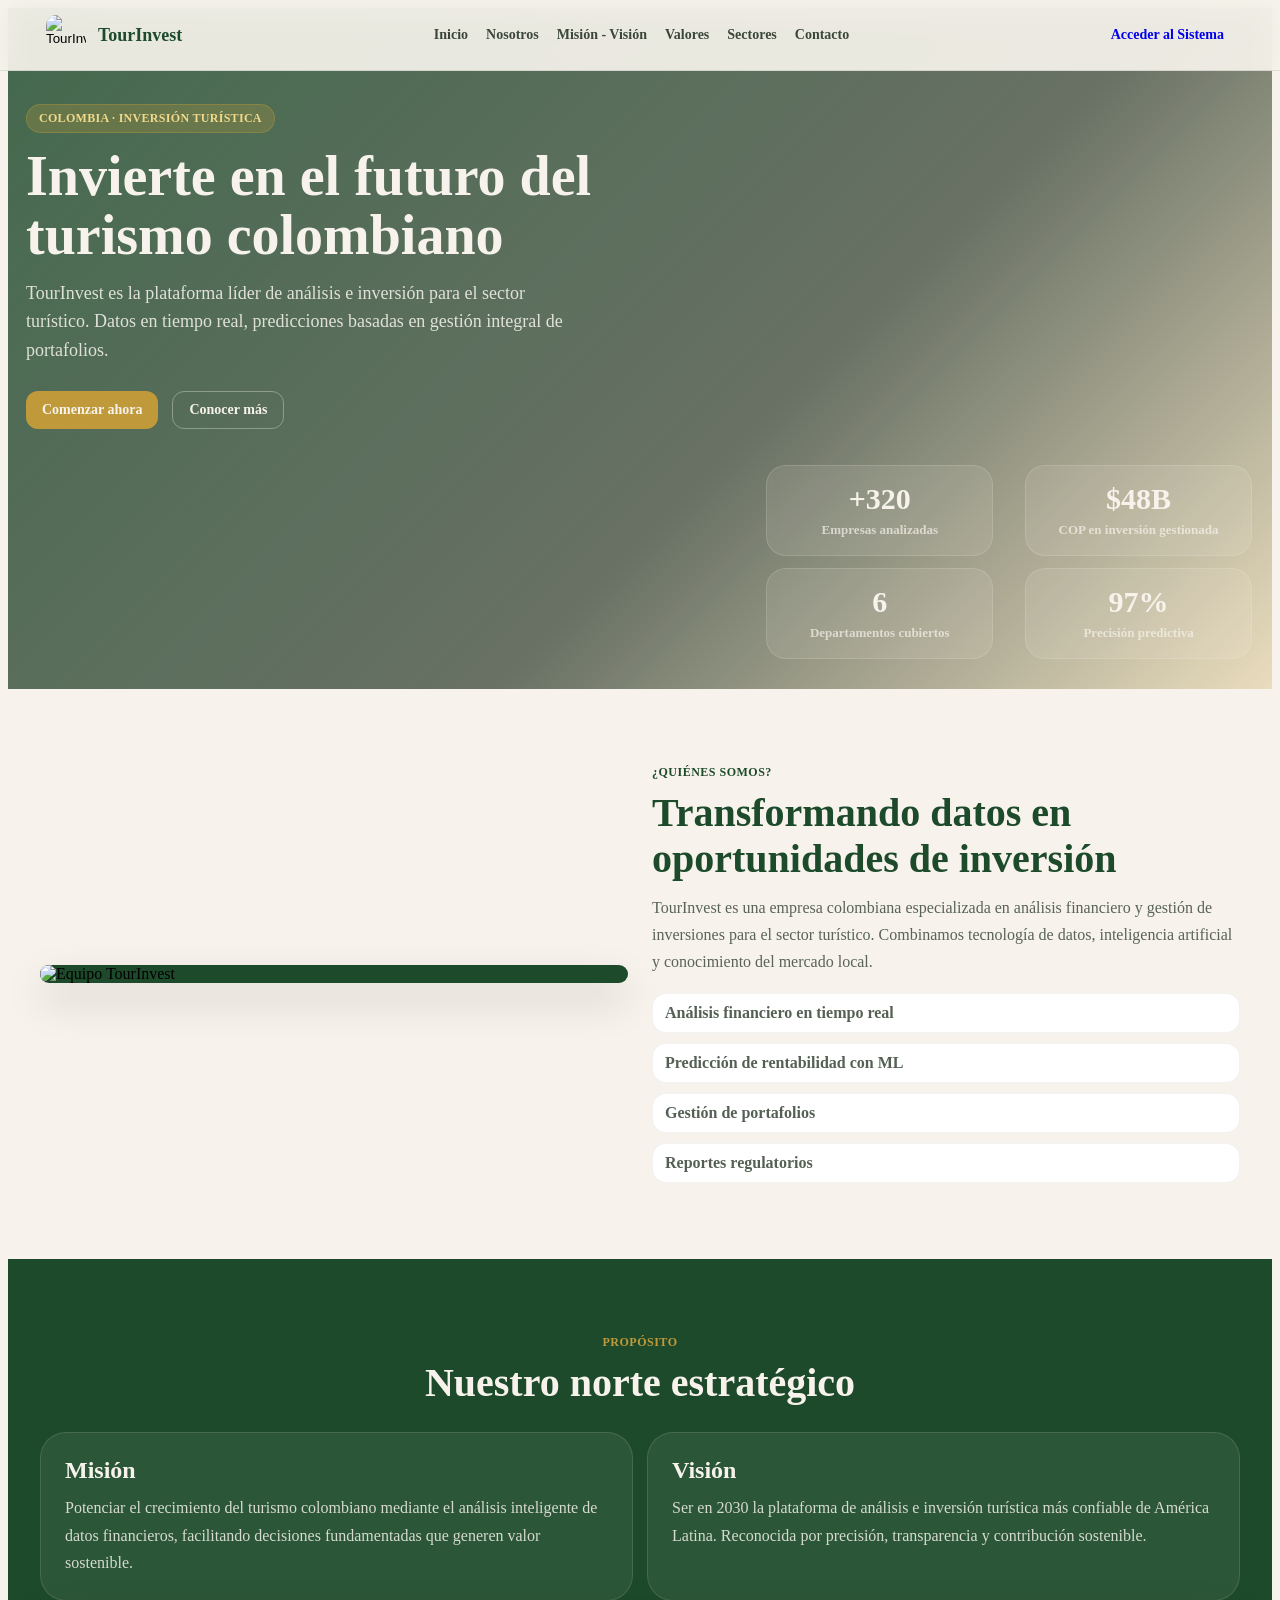
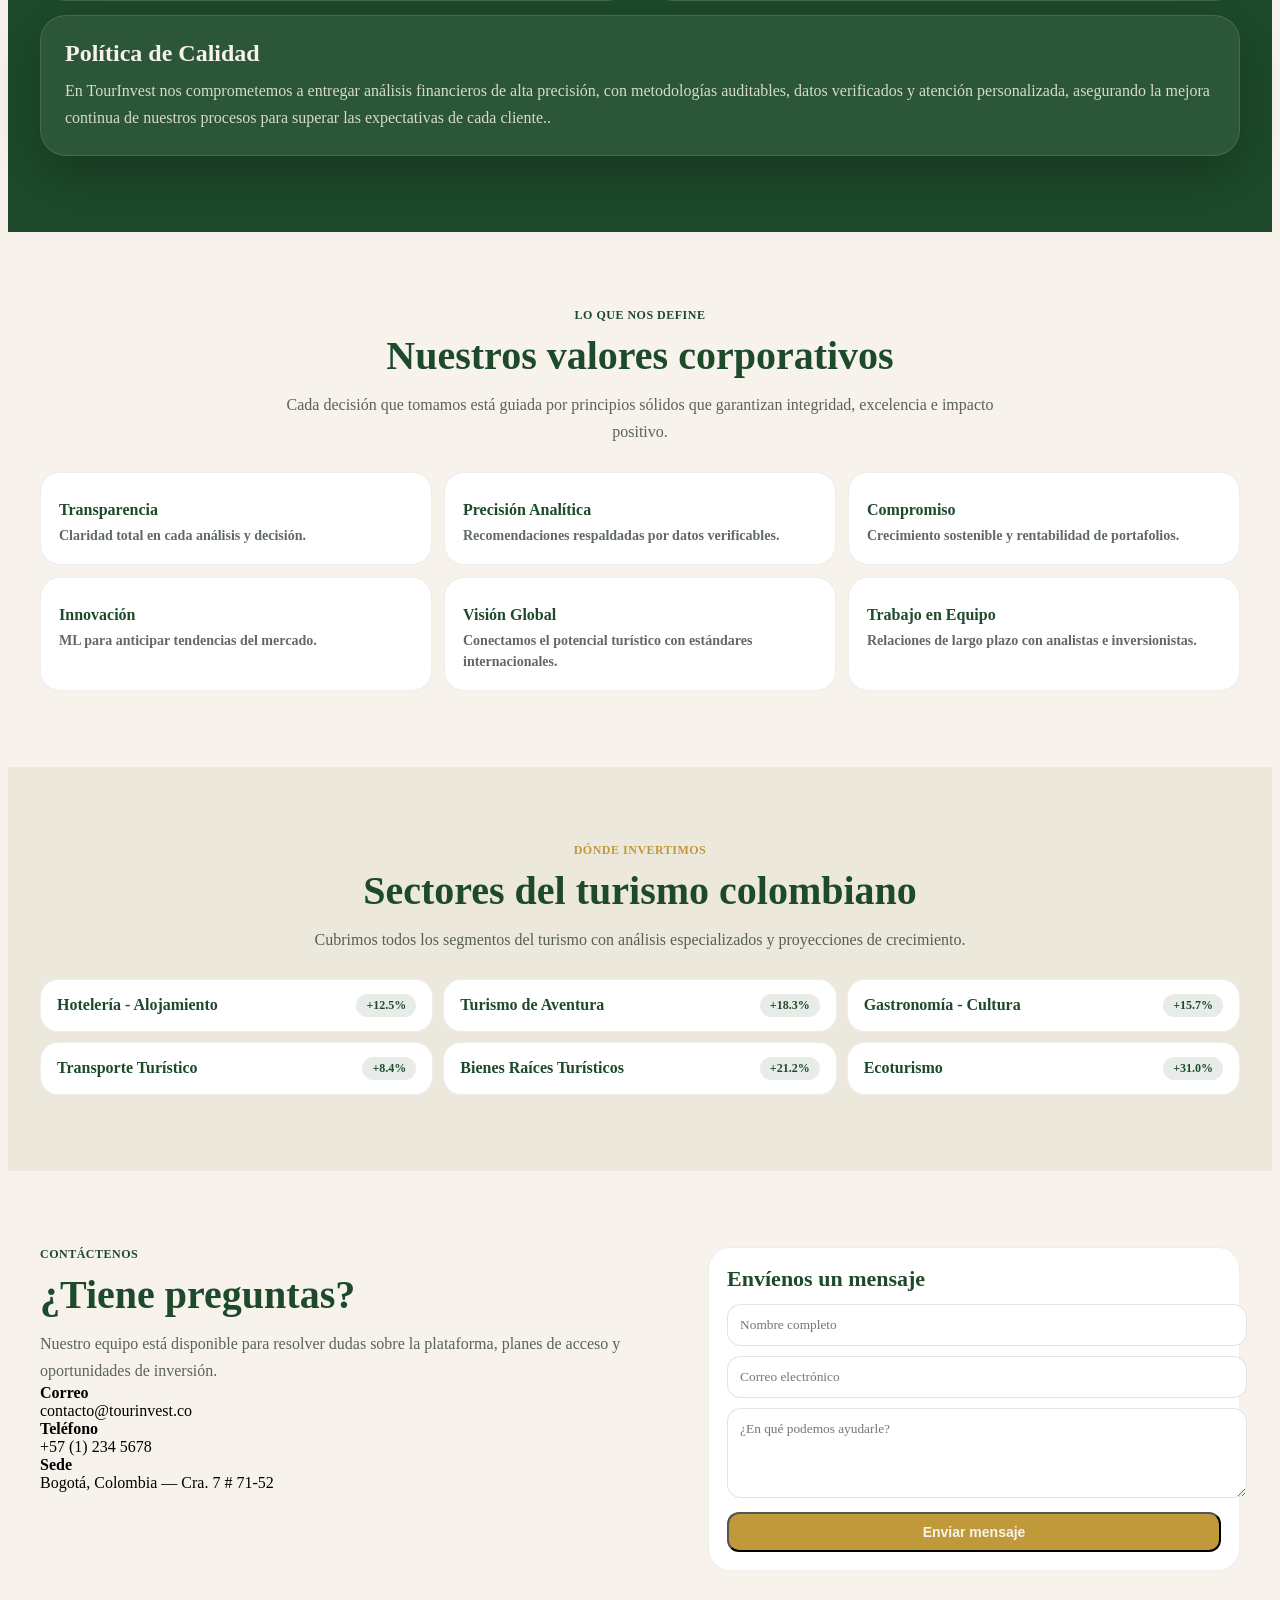
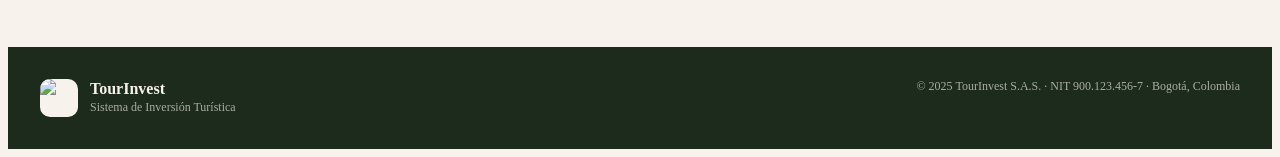
==== index.html @ d5c06aed "chore: limpia duplicados, gitignore y documentacion" ====
<!DOCTYPE html>
<html lang="es">

<head>
    <meta charset="UTF-8">
    <meta name="viewport" content="width=device-width, initial-scale=1.0">
    <title>TourInvest | Inicio</title>
    <link rel="icon" type="image/png" href="frontend/assets/imgs/tourinvest.jpeg">
    <link rel="stylesheet" href="frontend/css/landing.css">
</head>

<body>

    <header class="landing-nav">
        <div class="landing-nav__inner">
            <button class="landing-brand" type="button" aria-label="Ir al inicio" onclick="location.href='#inicio'">
                <img class="landing-brand__logo" src="frontend/assets/imgs/tourinvest.png" alt="TourInvest" />
                <span class="landing-brand__name">TourInvest</span>
            </button>

            <nav class="landing-nav__links" aria-label="Navegación de la landing">
                <a href="#inicio" class="landing-nav__link">Inicio</a>
                <a href="#nosotros" class="landing-nav__link">Nosotros</a>
                <a href="#mision" class="landing-nav__link">Misión - Visión</a>
                <a href="#valores" class="landing-nav__link">Valores</a>
                <a href="#sectores" class="landing-nav__link">Sectores</a>
                <a href="#contacto" class="landing-nav__link">Contacto</a>
            </nav>

            <div class="landing-nav__cta">
                <a class="landing-btn" href="frontend/view/login.html">Acceder al Sistema</a>
            </div>
        </div>

    </header>

    <main>
        <section>
            <div class="landing-hero__overlay"><img src="frontend/assets/imgs/photo-1568489711036-9c94a7d5aea6.avif"
                    alt="TourInvest" />
            </div>
            <div class="landing-hero__content landing-hero__content--grid">
                <div>
                    <div class="landing-pill">Colombia · Inversión Turística</div>
                    <h1 class="landing-hero__title">Invierte en el futuro del turismo colombiano</h1>
                    <p class="landing-hero__subtitle">

                        TourInvest es la plataforma líder de análisis e inversión para el sector turístico.
                        Datos en tiempo real, predicciones basadas en gestión integral de portafolios.
                    </p>
                    <div class="landing-hero__actions">
                        <a class="landing-btn landing-btn--primary" href="frontend/view/registro.html">Comenzar ahora</a>
                        <a class="landing-btn landing-btn--ghost" href="#nosotros">Conocer más</a>
                    </div>
                </div>
            </div>
            <div class="landing-hero__stats">
                <div class="landing-stat">
                    <div class="landing-stat__value">+320</div>
                    <div class="landing-stat__label">Empresas analizadas</div>
                </div>
                <div class="landing-stat">
                    <div class="landing-stat__value">$48B</div>
                    <div class="landing-stat__label">COP en inversión gestionada</div>
                </div>
                <div class="landing-stat">
                    <div class="landing-stat__value">6</div>
                    <div class="landing-stat__label">Departamentos cubiertos</div>
                </div>
                <div class="landing-stat">
                    <div class="landing-stat__value">97%</div>
                    <div class="landing-stat__label">Precisión predictiva</div>
                </div>
            </div>
        </section>

        <section id="nosotros" class="landing-section landing-section--light">
            <div class="landing-container">
                <div class="landing-two-col">
                    <div class="landing-img-card">
                        <img src="frontend/assets/imgs/photo-1551135049-8a33b5883817.avif" alt="Equipo TourInvest" />
                    </div>
                    <div>
                        <div class="landing-eyebrow">¿Quiénes somos?</div>
                        <h2 class="landing-h2">Transformando datos en oportunidades de inversión</h2>
                        <p class="landing-p">
                            TourInvest es una empresa colombiana especializada en análisis financiero y gestión de
                            inversiones para el sector turístico.
                            Combinamos tecnología de datos, inteligencia artificial y conocimiento del mercado local.
                        </p>
                        <div class="landing-checks">
                            <div class="landing-check">Análisis financiero en tiempo real</div>
                            <div class="landing-check">Predicción de rentabilidad con ML</div>
                            <div class="landing-check">Gestión de portafolios</div>
                            <div class="landing-check">Reportes regulatorios</div>
                        </div>
                    </div>
                </div>
            </div>
        </section>

        <section id="mision" class="landing-section landing-section--green">
            <div class="landing-container">
                <div class="landing-center-block">
                    <div class="landing-eyebrow landing-eyebrow--gold">Propósito</div>
                    <h2 class="landing-h2 landing-h2--light">Nuestro norte estratégico</h2>
                </div>

                <div class="landing-two-cards">
                    <article class="landing-green-card">
                        <h3 class="landing-green-card__title">Misión</h3>
                        <p class="landing-green-card__p">
                            Potenciar el crecimiento del turismo colombiano mediante el análisis inteligente de datos
                            financieros,
                            facilitando decisiones fundamentadas que generen valor sostenible.
                        </p>
                    </article>
                    <article class="landing-green-card">
                        <h3 class="landing-green-card__title">Visión</h3>
                        <p class="landing-green-card__p">
                            Ser en 2030 la plataforma de análisis e inversión turística más confiable de América Latina.
                            Reconocida por precisión, transparencia y contribución sostenible.
                        </p>
                    </article>
                    <article class="landing-green-card landing-green-card--politica">
                        <h3 class="landing-green-card__title landing-green-card__title--politica">Política de Calidad
                        </h3>
                        <p class="landing-green-card__p">
                            En TourInvest nos comprometemos a entregar
                            análisis financieros de alta precisión, con
                            metodologías auditables, datos verificados y
                            atención personalizada, asegurando la mejora
                            continua de nuestros procesos para superar las
                            expectativas de cada cliente..
                        </p>
                    </article>
                </div>
            </div>
        </section>

        <section id="valores" class="landing-section landing-section--light">
            <div class="landing-container">
                <div class="landing-center-block">
                    <div class="landing-eyebrow">Lo que nos define</div>
                    <h2 class="landing-h2">Nuestros valores corporativos</h2>
                    <p class="landing-p landing-p--center">
                        Cada decisión que tomamos está guiada por principios sólidos que garantizan integridad,
                        excelencia e impacto positivo.
                    </p>
                </div>

                <div class="landing-values">
                    <div class="landing-value-card">
                        <div class="landing-value-icon"></div>
                        <div class="landing-value-title">Transparencia</div>
                        <div class="landing-value-p">Claridad total en cada análisis y decisión.</div>
                    </div>
                    <div class="landing-value-card">
                        <div class="landing-value-icon"></div>
                        <div class="landing-value-title">Precisión Analítica</div>
                        <div class="landing-value-p">Recomendaciones respaldadas por datos verificables.</div>
                    </div>
                    <div class="landing-value-card">
                        <div class="landing-value-icon"></div>
                        <div class="landing-value-title">Compromiso</div>
                        <div class="landing-value-p">Crecimiento sostenible y rentabilidad de portafolios.</div>
                    </div>
                    <div class="landing-value-card">
                        <div class="landing-value-icon"></div>
                        <div class="landing-value-title">Innovación</div>
                        <div class="landing-value-p"> ML para anticipar tendencias del mercado.</div>
                    </div>
                    <div class="landing-value-card">
                        <div class="landing-value-icon"></div>
                        <div class="landing-value-title">Visión Global</div>
                        <div class="landing-value-p">Conectamos el potencial turístico con estándares internacionales.
                        </div>
                    </div>
                    <div class="landing-value-card">
                        <div class="landing-value-icon"></div>
                        <div class="landing-value-title">Trabajo en Equipo</div>
                        <div class="landing-value-p">Relaciones de largo plazo con analistas e inversionistas.</div>
                    </div>
                </div>
            </div>
        </section>

        <section id="sectores" class="landing-section landing-section--gold">
            <div class="landing-container">
                <div class="landing-center-block">
                    <div class="landing-eyebrow landing-eyebrow--gold">Dónde invertimos</div>
                    <h2 class="landing-h2 landing-h2--green">Sectores del turismo colombiano</h2>
                    <p class="landing-p landing-p--center">
                        Cubrimos todos los segmentos del turismo con análisis especializados y proyecciones de
                        crecimiento.
                    </p>
                </div>

                <div class="landing-sectors">
                    <div class="landing-sector"><b>Hotelería - Alojamiento</b><span>+12.5%</span></div>
                    <div class="landing-sector"><b>Turismo de Aventura</b><span>+18.3%</span></div>
                    <div class="landing-sector"><b>Gastronomía - Cultura</b><span>+15.7%</span></div>
                    <div class="landing-sector"><b>Transporte Turístico</b><span>+8.4%</span></div>
                    <div class="landing-sector"><b>Bienes Raíces Turísticos</b><span>+21.2%</span></div>
                    <div class="landing-sector"><b>Ecoturismo</b><span>+31.0%</span></div>
                </div>
            </div>
        </section>

        <section id="contacto" class="landing-section landing-section--light">
            <div class="landing-container">
                <div class="landing-contact">
                    <div class="landing-contact__left">
                        <div class="landing-eyebrow">Contáctenos</div>
                        <h2 class="landing-h2">¿Tiene preguntas?</h2>
                        <p class="landing-p">
                            Nuestro equipo está disponible para resolver dudas sobre la plataforma, planes de acceso y
                            oportunidades de inversión.
                        </p>
                        <div class="landing-contact__info">
                            <div class="landing-contact-item"><b>Correo</b>
                                <div>contacto@tourinvest.co</div>
                            </div>
                            <div class="landing-contact-item"><b>Teléfono</b>
                                <div>+57 (1) 234 5678</div>
                            </div>
                            <div class="landing-contact-item"><b>Sede</b>
                                <div>Bogotá, Colombia — Cra. 7 # 71-52</div>
                            </div>
                        </div>
                    </div>

                    <div class="landing-contact__right">
                        <h3 class="landing-h3">Envíenos un mensaje</h3>
                        <form onsubmit="event.preventDefault(); alert('Mensaje enviado (demo).');">
                            <input type="text" placeholder="Nombre completo" required />
                            <input type="email" placeholder="Correo electrónico" required />
                            <textarea rows="4" placeholder="¿En qué podemos ayudarle?" required></textarea>
                            <button type="submit" class="landing-btn landing-btn--primary" style="width:100%;">Enviar
                                mensaje</button>
                        </form>
                    </div>
                </div>
            </div>
        </section>
    </main>

    <footer class="landing-footer">
        <div class="landing-container landing-footer__inner">
            <div class="landing-footer__brand">
                <img class="landing-footer__logo" src="frontend/assets/imgs/tourinvest.png" alt="TourInvest" />
                <div>
                    <div class="landing-footer__name">TourInvest</div>
                    <div class="landing-footer__sub">Sistema de Inversión Turística</div>
                </div>
            </div>
            <div class="landing-footer__copy">© 2025 TourInvest S.A.S. · NIT 900.123.456-7 · Bogotá, Colombia</div>
        </div>
    </footer>
</body>

</html>
---- frontend/css/landing.css ----
/* Placeholder para futura expansión visual de landing/login; por ahora se usa styles.css */

:root {
    --li-bg: #F7F3EC;
    --li-green: #1D4A2B;
    --li-dark: #1C2B1C;
    --li-gold: #C09A3A;
    --li-text: #1C2B1C;
}

body {
    background: var(--li-bg);
}

.landing-nav {
    position: fixed;
    top: 0;
    left: 0;
    right: 0;
    z-index: 50;
    background: rgba(247, 243, 236, 0.92);
    backdrop-filter: blur(12px);
    border-bottom: 1px solid rgba(28, 43, 28, 0.1);
}

.landing-nav__inner {
    max-width: 1200px;
    margin: 0 auto;
    padding: 14px 18px;
    display: flex;
    align-items: center;
    justify-content: space-between;
    gap: 14px;
}

.landing-brand {
    display: flex;
    align-items: center;
    gap: 12px;
    border: 0;
    background: transparent;
    cursor: pointer;
}

.landing-brand__logo {
    width: 40px;
    height: 40px;
    border-radius: 10px;
    object-fit: cover;
}

.landing-brand__name {
    font-weight: 900;
    color: var(--li-green);
    font-family: Georgia, serif;
    font-size: 18px;
}

.landing-nav__links {
    display: none;
    gap: 18px;
    align-items: center;
}

.landing-nav__link {
    text-decoration: none;
    color: var(--li-text);
    font-weight: 700;
    font-size: 14px;
    opacity: 0.85;
}

.landing-nav__link:hover {
    opacity: 1;
    color: var(--li-green);
}

.landing-nav__cta {
    display: flex;
    align-items: center;
}

.landing-btn {
    display: inline-flex;
    align-items: center;
    justify-content: center;
    padding: 10px 16px;
    border-radius: 12px;
    text-decoration: none;
    font-weight: 800;
    font-size: 14px;
    transition: transform .08s, opacity .15s, background .15s, border-color .15s;
}

.landing-btn:active {
    transform: scale(0.98);
}

.landing-btn--primary {
    background: var(--li-gold);
    color: var(--li-bg);
}

.landing-btn--ghost {
    color: var(--li-bg);
    background: transparent;
    border: 1.5px solid rgba(247, 243, 236, 0.35);
}

.landing-btn:hover {
    opacity: 0.92;
}

.landing-hero {
    min-height: 100vh;
    position: relative;
    padding-top: 76px;
    overflow: hidden;
    background: var(--li-green);
    border-radius: 0;
}

/* Importante: la overlay vive dentro del primer <section> (hero) en index.html */
main>section:first-child {
    position: relative;
    overflow: hidden;
}

main>section:first-child .landing-hero__overlay {
    position: absolute;
    inset: 0;
    z-index: 0;
}

main>section:first-child .landing-hero__content {
    position: relative;
    z-index: 2;
}

main>section:first-child {
    padding-top: 0;
    /* evita saltos raros del hero */
}

.landing-hero__overlay {

    position: absolute;
    inset: 0;
    /* La imagen vive en frontend/assets/imgs/; desde este CSS (frontend/css/)
       se alcanza con ../assets/imgs/ */
    background-image: url(../assets/imgs/photo-1568489711036-9c94a7d5aea6.avif);
    background-size: cover;
    background-position: center 30%;
    filter: saturate(1.05);
    /* Evita que la imagen se superponga a secciones siguientes */
    z-index: 0;
}


.landing-hero__overlay:after {
    content: '';
    position: absolute;
    inset: 0;
    background: linear-gradient(135deg, rgba(29, 74, 43, 0.82) 0%, rgba(28, 43, 28, 0.65) 60%, rgba(192, 154, 58, 0.25) 100%);
}

.landing-hero__content {
    position: relative;
    z-index: 2;
    max-width: 1200px;
    margin: 0 auto;
    padding: 96px 18px 64px;
}

/* Usar el layout del hero en desktop para que stats vaya al lado del contenido */
.landing-hero__content--grid {
    display: grid;
    grid-template-columns: 1fr;
    gap: 28px;
}

main>section:first-child {
    display: grid;
    grid-template-columns: 1fr;
}


.landing-pill {
    display: inline-flex;
    align-items: center;
    padding: 6px 12px;
    border-radius: 999px;
    background: rgba(192, 154, 58, 0.25);
    color: #F0D98A;
    border: 1px solid rgba(192, 154, 58, 0.35);
    font-weight: 900;
    font-size: 12px;
    letter-spacing: 0.3px;
    text-transform: uppercase;
}

.landing-hero__title {
    margin: 14px 0 14px;
    font-family: Georgia, serif;
    color: #F7F3EC;
    font-weight: 800;
    font-size: clamp(32px, 5vw, 56px);
    line-height: 1.05;
}

.landing-hero__subtitle {
    margin: 0 0 26px;
    color: rgba(247, 243, 236, 0.86);
    font-size: 18px;
    line-height: 1.6;
    max-width: 560px;
}

.landing-hero__actions {
    display: flex;
    flex-wrap: wrap;
    gap: 14px;
}

.landing-hero__stats {
    /* Stats compactas y alineadas a la derecha */
    display: grid;
    grid-template-columns: repeat(2, minmax(140px, 1fr));
    gap: 12px;
    justify-content: end;
    align-content: center;
    width: 40%;
    max-width: 520px;
    margin-left: auto;
    /* Sube los stats dentro del hero */
    margin-top: -28px;
    margin-bottom: 30px;
}


/* Distribución hero: botón a la izquierda, stats a la derecha */
.landing-hero {
    display: grid;
    grid-template-columns: 1fr auto;
    gap: 24px;
    align-items: start;
}

.landing-hero__overlay,
.landing-hero__content,
.landing-hero__stats {
    max-width: 100%;
}


.landing-stat {
    background: rgba(247, 243, 236, 0.1);
    border: 1px solid rgba(247, 243, 236, 0.15);
    border-radius: 20px;
    padding: 16px;
    backdrop-filter: blur(5px);
    text-align: center;
    margin-right: 20px;
}

.landing-stat__value {
    font-family: Georgia, serif;
    font-weight: 900;
    font-size: 30px;
    color: #F7F3EC;
}

.landing-stat__label {
    margin-top: 6px;
    color: rgba(247, 243, 236, 0.7);
    font-weight: 700;
    font-size: 13px;
    line-height: 1.3;
}

.landing-section {
    padding: 76px 18px;
}

.landing-container {
    max-width: 1200px;
    margin: 0 auto;
}

.landing-section--light {
    background: transparent;
}

.landing-section--green {
    background: var(--li-green);
    color: #fff;
}

.landing-section--gold {
    background: #EDE8DC;
}

.landing-two-col {
    display: grid;
    grid-template-columns: 1fr;
    gap: 24px;
    align-items: center;
}

.landing-two-cards {
    display: grid;
    grid-template-columns: 1fr;
    gap: 14px;
}

/* Política de Calidad (ocupa toda la pantalla en su sección) */
.landing-green-card--politica {
    grid-column: 1 / -1;
    background: rgba(29, 74, 43, 0.92);
    border-color: rgba(192, 154, 58, 0.35);
    box-shadow: 0 18px 50px rgba(0, 0, 0, 0.25);
    border-radius: 28px;
    padding: 34px 22px;
}

.landing-green-card__title--politica {
    color: var(--li-gold);
    /* amarrillo */
}


.landing-img-card {
    border-radius: 28px;
    overflow: hidden;
    box-shadow: 0 18px 40px rgba(0, 0, 0, 0.15);
    background: var(--li-green);
}

.landing-img-card img {
    width: 100%;
    height: 100%;
    object-fit: cover;
    display: block;
}

.landing-eyebrow {
    font-size: 12px;
    font-weight: 900;
    text-transform: uppercase;
    letter-spacing: 0.5px;
    color: var(--li-green);
    margin-bottom: 10px;
}

.landing-eyebrow--gold {
    color: var(--li-gold);
}

.landing-h2 {
    font-family: Georgia, serif;
    color: var(--li-green);
    font-size: clamp(26px, 3.2vw, 40px);
    margin: 0 0 12px;
    line-height: 1.15;
    font-weight: 900;
}

.landing-h2--light {
    color: #F7F3EC;
}

.landing-h2--green {
    color: var(--li-green);
}

.landing-p {
    margin: 0;
    color: rgba(28, 43, 28, 0.72);
    line-height: 1.7;
    font-size: 16px;
}

.landing-p--center {
    text-align: center;
    max-width: 720px;
    margin: 0 auto;
}

.landing-checks {
    margin-top: 18px;
    display: grid;
    gap: 10px;
}

.landing-check {
    background: #fff;
    border: 1px solid rgba(28, 43, 28, 0.06);
    padding: 10px 12px;
    border-radius: 14px;
    font-weight: 800;
    color: rgba(28, 43, 28, 0.75);
}

.landing-green-card {
    background: rgba(247, 243, 236, 0.07);
    border: 1px solid rgba(247, 243, 236, 0.12);
    border-radius: 26px;
    padding: 24px;
}

.landing-green-card__title {
    margin: 0 0 10px;
    font-family: Georgia, serif;
    color: #F7F3EC;
    font-weight: 900;
    font-size: 24px;
}

.landing-green-card__p {
    margin: 0;
    color: rgba(247, 243, 236, 0.84);
    line-height: 1.7;
}

.landing-center-block {
    text-align: center;
    margin-bottom: 26px;
}

.landing-values {
    display: grid;
    grid-template-columns: 1fr;
    gap: 12px;
}

.landing-value-card {
    background: #fff;
    border: 1px solid rgba(28, 43, 28, 0.08);
    border-radius: 20px;
    padding: 18px;
}

.landing-value-icon {
    font-size: 26px;
}

.landing-value-title {
    margin-top: 10px;
    font-weight: 900;
    color: var(--li-green);
}

.landing-value-p {
    margin-top: 6px;
    color: rgba(28, 43, 28, 0.7);
    line-height: 1.5;
    font-weight: 700;
    font-size: 14px;
}

.landing-sectors {
    display: grid;
    grid-template-columns: 1fr;
    gap: 10px;
    margin-top: 16px;
}

.landing-sector {
    background: #fff;
    border: 1px solid rgba(28, 43, 28, 0.08);
    border-radius: 18px;
    padding: 14px 16px;
    display: flex;
    justify-content: space-between;
    align-items: center;
    font-weight: 900;
    color: var(--li-green);
}

.landing-sector span {
    background: rgba(29, 74, 43, 0.1);
    color: var(--li-green);
    padding: 4px 10px;
    border-radius: 999px;
    font-size: 12px;
}

.landing-contact {
    display: grid;
    grid-template-columns: 1fr;
    gap: 18px;
    align-items: start;
}

.landing-contact__right {
    background: #fff;
    border: 1px solid rgba(28, 43, 28, 0.08);
    border-radius: 22px;
    padding: 18px;
}

.landing-h3 {
    font-family: Georgia, serif;
    color: var(--li-green);
    margin: 0 0 12px;
    font-size: 22px;
    font-weight: 900;
}

.landing-contact__right input,
.landing-contact__right textarea {
    width: 100%;
    margin-bottom: 10px;
    padding: 12px 12px;
    border: 1px solid rgba(28, 43, 28, 0.12);
    border-radius: 14px;
    font-family: var(--font-base);
}

.landing-footer {
    background: var(--li-dark);
    color: rgba(247, 243, 236, 0.65);
    padding: 32px 18px;
}

.landing-footer__inner {
    display: flex;
    flex-direction: column;
    gap: 18px;
}

.landing-footer__brand {
    display: flex;
    gap: 12px;
    align-items: center;
}

.landing-footer__logo {
    width: 38px;
    height: 38px;
    background-color: var(--li-bg);
    border-radius: 10px;
    object-fit: cover;
}

.landing-footer__name {
    color: #F7F3EC;
    font-weight: 900;
    font-family: Georgia, serif;
}

.landing-footer__sub {
    font-size: 12px;
    margin-top: 2px;
}

.landing-footer__links {
    display: flex;
    flex-wrap: wrap;
    gap: 14px;
}

.landing-footer__links a {
    color: rgba(247, 243, 236, 0.7);
    text-decoration: none;
    font-weight: 800;
    font-size: 13px;
}

.landing-footer__links a:hover {
    color: var(--li-gold);
}

.landing-footer__copy {
    font-size: 12px;
}

@media (min-width: 900px) {
    .landing-nav__links {
        display: flex;
    }

    .landing-hero__content--grid {
        grid-template-columns: 1.05fr 0.95fr;
    }

    .landing-two-col {
        grid-template-columns: 1fr 1fr;
    }

    .landing-two-cards {
        grid-template-columns: 1fr 1fr;
    }

    .landing-values {
        grid-template-columns: repeat(3, minmax(0, 1fr));
    }

    .landing-sectors {
        grid-template-columns: repeat(3, minmax(0, 1fr));
    }

    .landing-contact {
        grid-template-columns: 1.1fr 0.9fr;
    }

    .landing-footer__inner {
        flex-direction: row;
        align-items: flex-start;
        justify-content: space-between;
    }
}
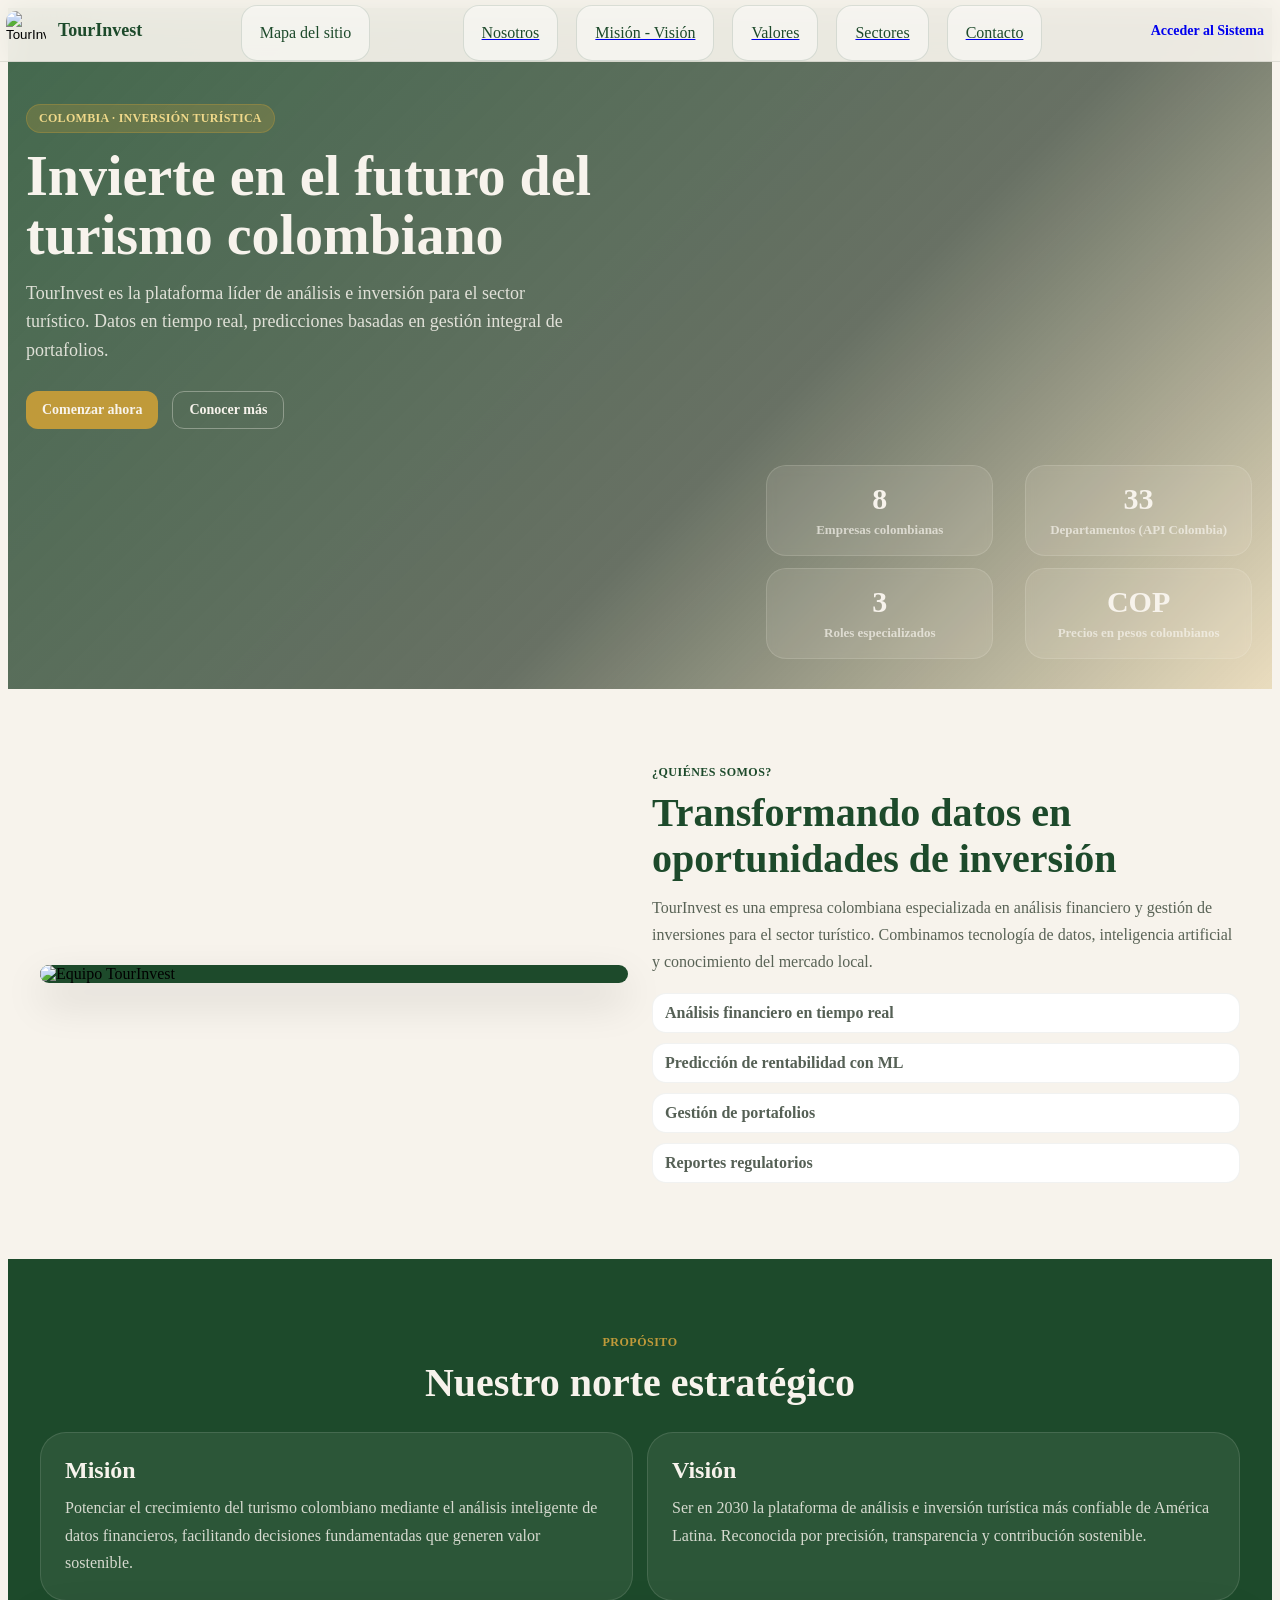
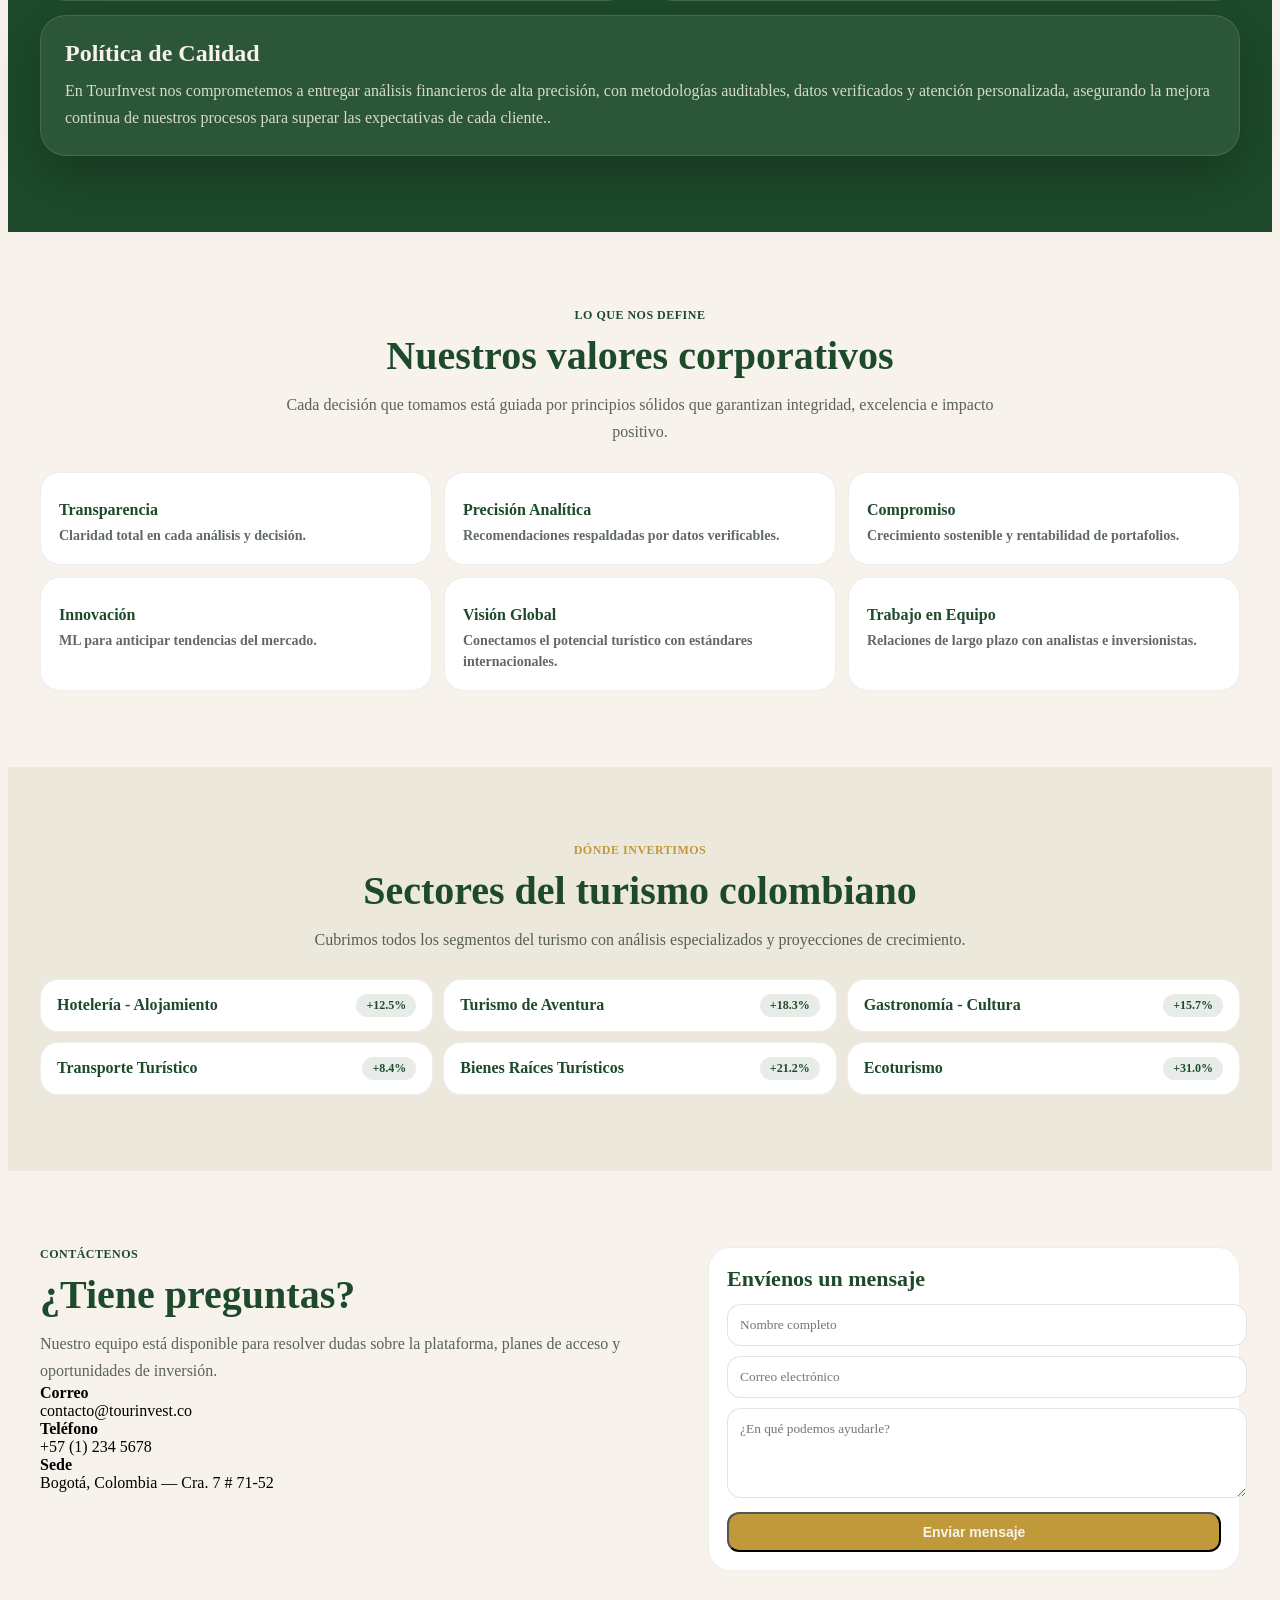
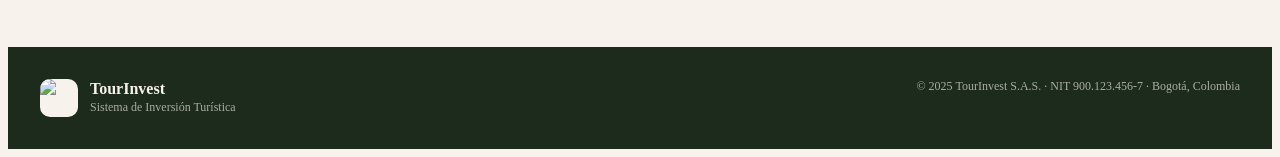
==== commit 8ecd9569: "Nueva API Colombia open source" ====
--- a/index.html
+++ b/index.html
@@ -5,12 +5,10 @@
     <meta charset="UTF-8">
     <meta name="viewport" content="width=device-width, initial-scale=1.0">
     <title>TourInvest | Inicio</title>
-    <link rel="icon" type="image/png" href="frontend/assets/imgs/tourinvest.jpeg">
-    <link rel="stylesheet" href="frontend/css/landing.css">
+    <link rel="stylesheet" href="./frontend/css/landing.css">
 </head>
 
 <body>
-
     <header class="landing-nav">
         <div class="landing-nav__inner">
             <button class="landing-brand" type="button" aria-label="Ir al inicio" onclick="location.href='#inicio'">
@@ -18,25 +16,80 @@
                 <span class="landing-brand__name">TourInvest</span>
             </button>
 
+            <!-- Mapa del sitio flotante -->
+            <details class="landing-mapa">
+                <summary class="landing-mapa__toggle">Mapa del sitio</summary>
+                <div class="landing-rutas">
+                    <div class="landing-ruta">
+                        <h3>Sitio público</h3>
+                        <ul>
+                            <a class="landing-nav__link" href="index.html"><b>Inicio</b></a>
+                            <a class="landing-nav__link" href="frontend/view/login.html"><b>Iniciar session</b></a>
+                            <a class="landing-nav__link" href="frontend/view/registro.html"><b>Crear cuenta</b></a>
+                            <a class="landing-nav__link" href="frontend/view/recuperar.html"><b>Olvido
+                                    contraseña?</b></a>
+                        </ul>
+                    </div>
+                    <div class="landing-ruta">
+                        <h3>Panel Inversionista</h3>
+                        <ul>
+                            <a class="landing-nav__link"
+                                href="frontend/view/inversionista.html#portafolio"><b>Portafolio</b></a>
+                            <a href="frontend/view/inversionista.html#alertas" class="landing-nav__link">Alertas</a>
+                            <a href="frontend/view/inversionista.html#noticias" class="landing-nav__link">Noticias</a>
+                            <a href="frontend/view/inversionista.html#empresas" class="landing-nav__link">Empresas</a>
+                            <a href="frontend/view/inversionista.html#colombia" class="landing-nav__link">Colombia</a>
+                            <a href="frontend/view/inversionista.html#configuracion"
+                                class="landing-nav__link">Configuración</a>
+                        </ul>
+                    </div>
+                    <div class="landing-ruta">
+                        <h3>Panel Analista</h3>
+                        <ul>
+                            <a href="frontend/view/analista.html#empresas" class="landing-nav__link">Empresas</a>
+                            <a href="frontend/view/analista.html#indicadores" class="landing-nav__link">Indicadores</a>
+                            <a href="frontend/view/analista.html#reportes" class="landing-nav__link">Reportes</a>
+                            <a href="frontend/view/analista.html#recomendaciones"
+                                class="landing-nav__link">Recomendaciones</a>
+                            <a href="frontend/view/analista.html#colombia" class="landing-nav__link">Colombia</a>
+                            <a href="frontend/view/analista.html#configuracion"
+                                class="landing-nav__link">Configuración</a>
+                        </ul>
+                    </div>
+
+                    <div class="landing-ruta">
+                        <h3>Panel Administrador</h3>
+                        <ul>
+                            <a href="frontend/view/administrador.html#usuarios" class="landing-nav__link">Usuarios</a>
+                            <a href="frontend/view/administrador.html#empresas" class="landing-nav__link">Empresas</a>
+                            <a href="frontend/view/administrador.html#roles" class="landing-nav__link">Roles</a>
+                            <a href="frontend/view/administrador.html#auditorias"
+                                class="landing-nav__link">Auditorías</a>
+                            <a href="frontend/view/administrador.html#configuracion"
+                                class="landing-nav__link">Configuración</a>
+                            <a href="frontend/view/administrador.html#colombia" class="landing-nav__link">Colombia</a>
+                        </ul>
+                    </div>
+                </div>
+            </details>
+
+            <!-- Navegación principal siempre visible -->
             <nav class="landing-nav__links" aria-label="Navegación de la landing">
-                <a href="#inicio" class="landing-nav__link">Inicio</a>
-                <a href="#nosotros" class="landing-nav__link">Nosotros</a>
-                <a href="#mision" class="landing-nav__link">Misión - Visión</a>
-                <a href="#valores" class="landing-nav__link">Valores</a>
-                <a href="#sectores" class="landing-nav__link">Sectores</a>
-                <a href="#contacto" class="landing-nav__link">Contacto</a>
+                <a href="#nosotros" class="landing-mapa"><b class="landing-mapa__toggle">Nosotros</b> </a>
+                <a href="#mision" class="landing-mapa"><b class="landing-mapa__toggle">Misión - Visión</b></a>
+                <a href="#valores" class="landing-mapa"><b class="landing-mapa__toggle">Valores</b></a>
+                <a href="#sectores" class="landing-mapa"><b class="landing-mapa__toggle">Sectores</b></a>
+                <a href="#contacto" class="landing-mapa"><b class="landing-mapa__toggle">Contacto</b></a>
             </nav>
 
             <div class="landing-nav__cta">
-                <a class="landing-btn" href="frontend/view/login.html">Acceder al Sistema</a>
+                <a class="landing-btn" href="./frontend/view/login.html">Acceder al Sistema</a>
             </div>
         </div>
-
     </header>
-
     <main>
         <section>
-            <div class="landing-hero__overlay"><img src="frontend/assets/imgs/photo-1568489711036-9c94a7d5aea6.avif"
+            <div class="landing-hero__overlay"><img src="./frontend/assets/imgs/photo-1568489711036-9c94a7d5aea6.avif"
                     alt="TourInvest" />
             </div>
             <div class="landing-hero__content landing-hero__content--grid">
@@ -49,27 +102,28 @@
                         Datos en tiempo real, predicciones basadas en gestión integral de portafolios.
                     </p>
                     <div class="landing-hero__actions">
-                        <a class="landing-btn landing-btn--primary" href="frontend/view/registro.html">Comenzar ahora</a>
+                        <a class="landing-btn landing-btn--primary" href="./frontend/view/registro.html">Comenzar
+                            ahora</a>
                         <a class="landing-btn landing-btn--ghost" href="#nosotros">Conocer más</a>
                     </div>
                 </div>
             </div>
             <div class="landing-hero__stats">
                 <div class="landing-stat">
-                    <div class="landing-stat__value">+320</div>
-                    <div class="landing-stat__label">Empresas analizadas</div>
+                    <div class="landing-stat__value">8</div>
+                    <div class="landing-stat__label">Empresas colombianas</div>
                 </div>
                 <div class="landing-stat">
-                    <div class="landing-stat__value">$48B</div>
-                    <div class="landing-stat__label">COP en inversión gestionada</div>
+                    <div class="landing-stat__value">33</div>
+                    <div class="landing-stat__label">Departamentos (API Colombia)</div>
                 </div>
                 <div class="landing-stat">
-                    <div class="landing-stat__value">6</div>
-                    <div class="landing-stat__label">Departamentos cubiertos</div>
+                    <div class="landing-stat__value">3</div>
+                    <div class="landing-stat__label">Roles especializados</div>
                 </div>
                 <div class="landing-stat">
-                    <div class="landing-stat__value">97%</div>
-                    <div class="landing-stat__label">Precisión predictiva</div>
+                    <div class="landing-stat__value">COP</div>
+                    <div class="landing-stat__label">Precios en pesos colombianos</div>
                 </div>
             </div>
         </section>
@@ -78,7 +132,7 @@
             <div class="landing-container">
                 <div class="landing-two-col">
                     <div class="landing-img-card">
-                        <img src="frontend/assets/imgs/photo-1551135049-8a33b5883817.avif" alt="Equipo TourInvest" />
+                        <img src="./frontend/assets/imgs/photo-1551135049-8a33b5883817.avif" alt="Equipo TourInvest" />
                     </div>
                     <div>
                         <div class="landing-eyebrow">¿Quiénes somos?</div>
@@ -248,7 +302,7 @@
     <footer class="landing-footer">
         <div class="landing-container landing-footer__inner">
             <div class="landing-footer__brand">
-                <img class="landing-footer__logo" src="frontend/assets/imgs/tourinvest.png" alt="TourInvest" />
+                <img class="landing-footer__logo" src="./frontend/assets/imgs/tourinvest.png" alt="TourInvest" />
                 <div>
                     <div class="landing-footer__name">TourInvest</div>
                     <div class="landing-footer__sub">Sistema de Inversión Turística</div>
--- a/frontend/css/landing.css
+++ b/frontend/css/landing.css
@@ -23,14 +23,42 @@
     border-bottom: 1px solid rgba(28, 43, 28, 0.1);
 }
 
+/* Asegurar posicionamiento relativo en el contenedor de la barra */
 .landing-nav__inner {
-    max-width: 1200px;
-    margin: 0 auto;
-    padding: 14px 18px;
+    position: relative;
     display: flex;
     align-items: center;
     justify-content: space-between;
-    gap: 14px;
+}
+
+/* Contenedor del mapa del sitio como elemento flotante */
+.landing-mapa {
+    position: relative;
+}
+
+/* El contenido del mapa se despliega flotando sin alterar el layout principal */
+.landing-mapa[open] .landing-rutas {
+    position: absolute;
+    top: calc(100% + 10px);
+    left: 0;
+    z-index: 1000;
+    background: #ffffff; /* Ajusta según el fondo de tu nav */
+    border: 1px solid #e2e8f0;
+    box-shadow: 0 10px 25px rgba(0, 0, 0, 0.1);
+    border-radius: 8px;
+    padding: 1rem;
+    display: grid;
+    grid-template-columns: repeat(2, minmax(200px, 1fr)); /* O el diseño que prefieras */
+    gap: 1rem;
+    width: max-content;
+    max-width: 90vw;
+}
+
+/* Asegurar que los enlaces de navegación no se oculten */
+.landing-nav__links {
+    display: flex;
+    gap: 1.5rem;
+    align-items: center;
 }
 
 .landing-brand {
@@ -609,4 +637,83 @@
         align-items: flex-start;
         justify-content: space-between;
     }
-}+}
+/* =========================================================
+   Mapa de rutas del proyecto (sección #rutas)
+   ========================================================= */
+.landing-rutas {
+    display: grid;
+    grid-template-columns: repeat(auto-fit, minmax(220px, 1fr));
+    gap: 16px;
+    margin-top: 16px;
+}
+
+/* Mapa del sitio plegable: cerrado por defecto; solo se muestra al pulsar el
+   resumen "Mapa del sitio" (elemento <details> nativo, sin JS). */
+.landing-mapa {
+    margin-top: 5px;
+    border: 1px solid rgba(29, 74, 43, 0.14);
+    border-radius: 16px;
+    background: rgba(255, 255, 255, 0.45);
+    padding: 6px 18px;
+}
+
+.landing-mapa__toggle {
+    cursor: pointer;
+    padding: 12px 0;
+    font-weight: 500;
+    color: var(--li-green);
+    font-size: 16px;
+    list-style: none;
+    display: flex;
+    align-items: center;
+    gap: 10px;
+}
+
+.landing-mapa__toggle::-webkit-details-marker {
+    display: none;
+}
+
+.landing-mapa__toggle::before {
+
+    color: var(--li-gold);
+    font-size: 18px;
+    transition: transform 0.15s;
+}
+
+.landing-mapa .landing-rutas {
+    margin-top: 6px;
+    margin-bottom: 14px;
+}
+
+.landing-ruta {
+    background: rgba(255, 255, 255, 0.6);
+    border: 1px solid rgba(29, 74, 43, 0.12);
+    border-radius: 16px;
+    padding: 20px;
+}
+
+.landing-ruta h3 {
+    margin: 0 0 10px;
+    font-size: 16px;
+    color: var(--li-green);
+}
+
+.landing-ruta ul {
+    list-style: none;
+    margin: 0;
+    padding: 0;
+    display: flex;
+    flex-direction: column;
+    gap: 6px;
+}
+
+.landing-ruta li {
+    font-size: 13px;
+    color: var(--li-text);
+    line-height: 1.5;
+}
+
+.landing-ruta b {
+    color: var(--li-green);
+}
